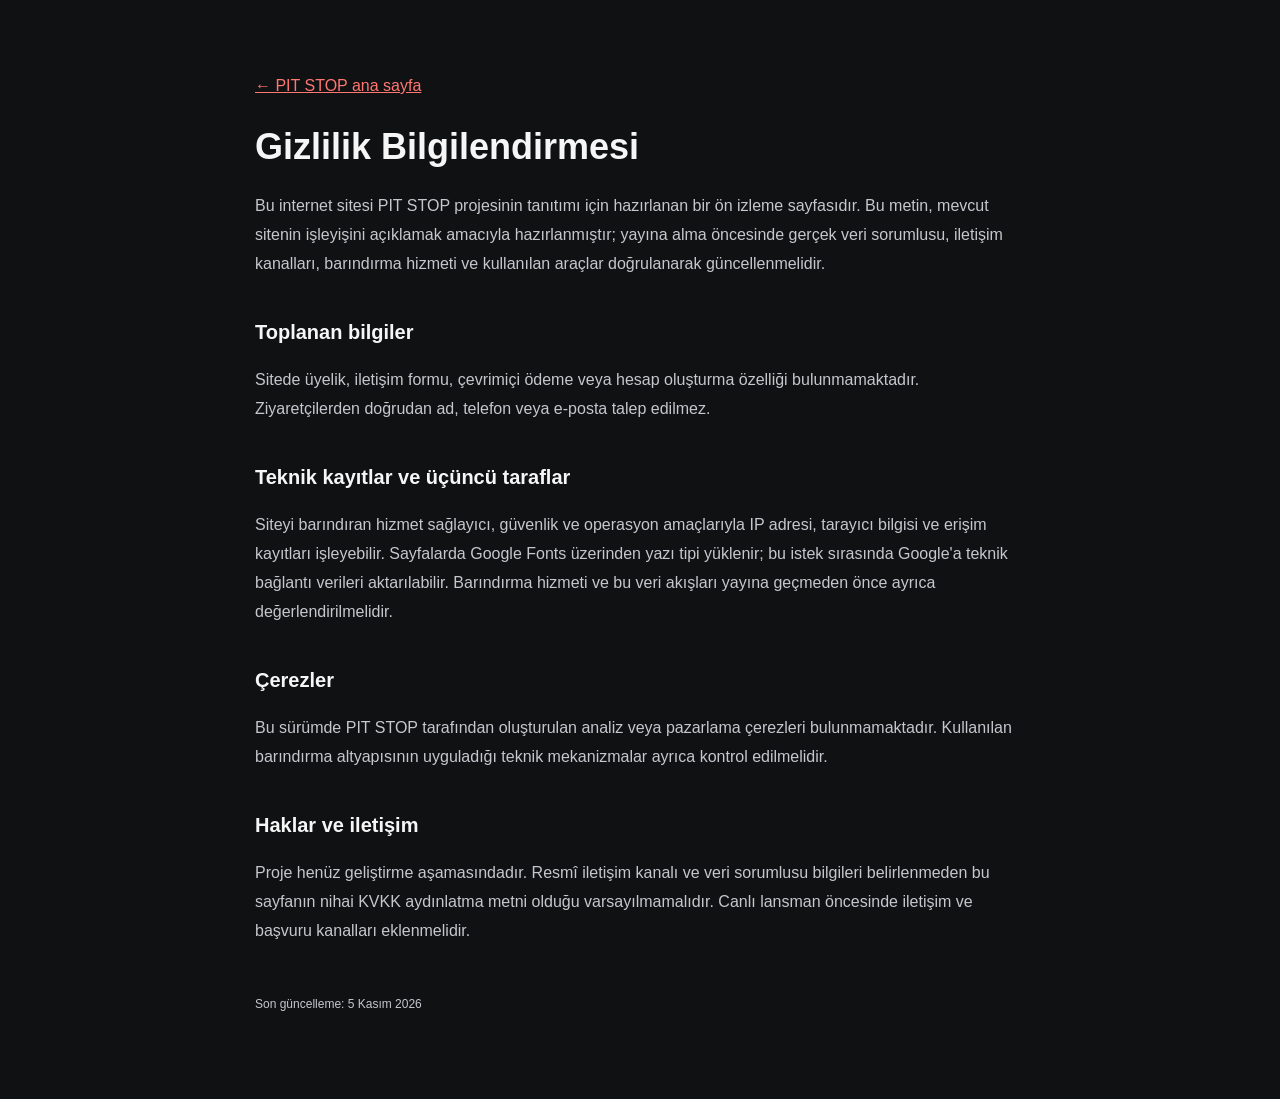
==== gizlilik.html @ 3961f0f2 "PIT STOP kurumsal web sitesi ilk surum" ====
<!doctype html><html lang="tr"><head><meta charset="utf-8"><meta name="viewport" content="width=device-width,initial-scale=1"><meta name="robots" content="index,follow"><title>Gizlilik Bilgilendirmesi | PIT STOP</title><style>body{margin:0;background:#101113;color:#f6f6f6;font-family:Arial,sans-serif;line-height:1.8}main{max-width:770px;margin:0 auto;padding:72px 24px}a{color:#ff7771}h1{font-size:36px;line-height:1.2}h2{margin-top:35px;font-size:20px}p,li{color:#c4c8cd}</style></head><body><main><a href="/">← PIT STOP ana sayfa</a><h1>Gizlilik Bilgilendirmesi</h1><p>Bu internet sitesi PIT STOP projesinin tanıtımı için hazırlanan bir ön izleme sayfasıdır. Bu metin, mevcut sitenin işleyişini açıklamak amacıyla hazırlanmıştır; yayına alma öncesinde gerçek veri sorumlusu, iletişim kanalları, barındırma hizmeti ve kullanılan araçlar doğrulanarak güncellenmelidir.</p><h2>Toplanan bilgiler</h2><p>Sitede üyelik, iletişim formu, çevrimiçi ödeme veya hesap oluşturma özelliği bulunmamaktadır. Ziyaretçilerden doğrudan ad, telefon veya e-posta talep edilmez.</p><h2>Teknik kayıtlar ve üçüncü taraflar</h2><p>Siteyi barındıran hizmet sağlayıcı, güvenlik ve operasyon amaçlarıyla IP adresi, tarayıcı bilgisi ve erişim kayıtları işleyebilir. Sayfalarda Google Fonts üzerinden yazı tipi yüklenir; bu istek sırasında Google'a teknik bağlantı verileri aktarılabilir. Barındırma hizmeti ve bu veri akışları yayına geçmeden önce ayrıca değerlendirilmelidir.</p><h2>Çerezler</h2><p>Bu sürümde PIT STOP tarafından oluşturulan analiz veya pazarlama çerezleri bulunmamaktadır. Kullanılan barındırma altyapısının uyguladığı teknik mekanizmalar ayrıca kontrol edilmelidir.</p><h2>Haklar ve iletişim</h2><p>Proje henüz geliştirme aşamasındadır. Resmî iletişim kanalı ve veri sorumlusu bilgileri belirlenmeden bu sayfanın nihai KVKK aydınlatma metni olduğu varsayılmamalıdır. Canlı lansman öncesinde iletişim ve başvuru kanalları eklenmelidir.</p><p style="margin-top:48px;font-size:12px">Son güncelleme: 5 Kasım 2026</p></main></body></html>
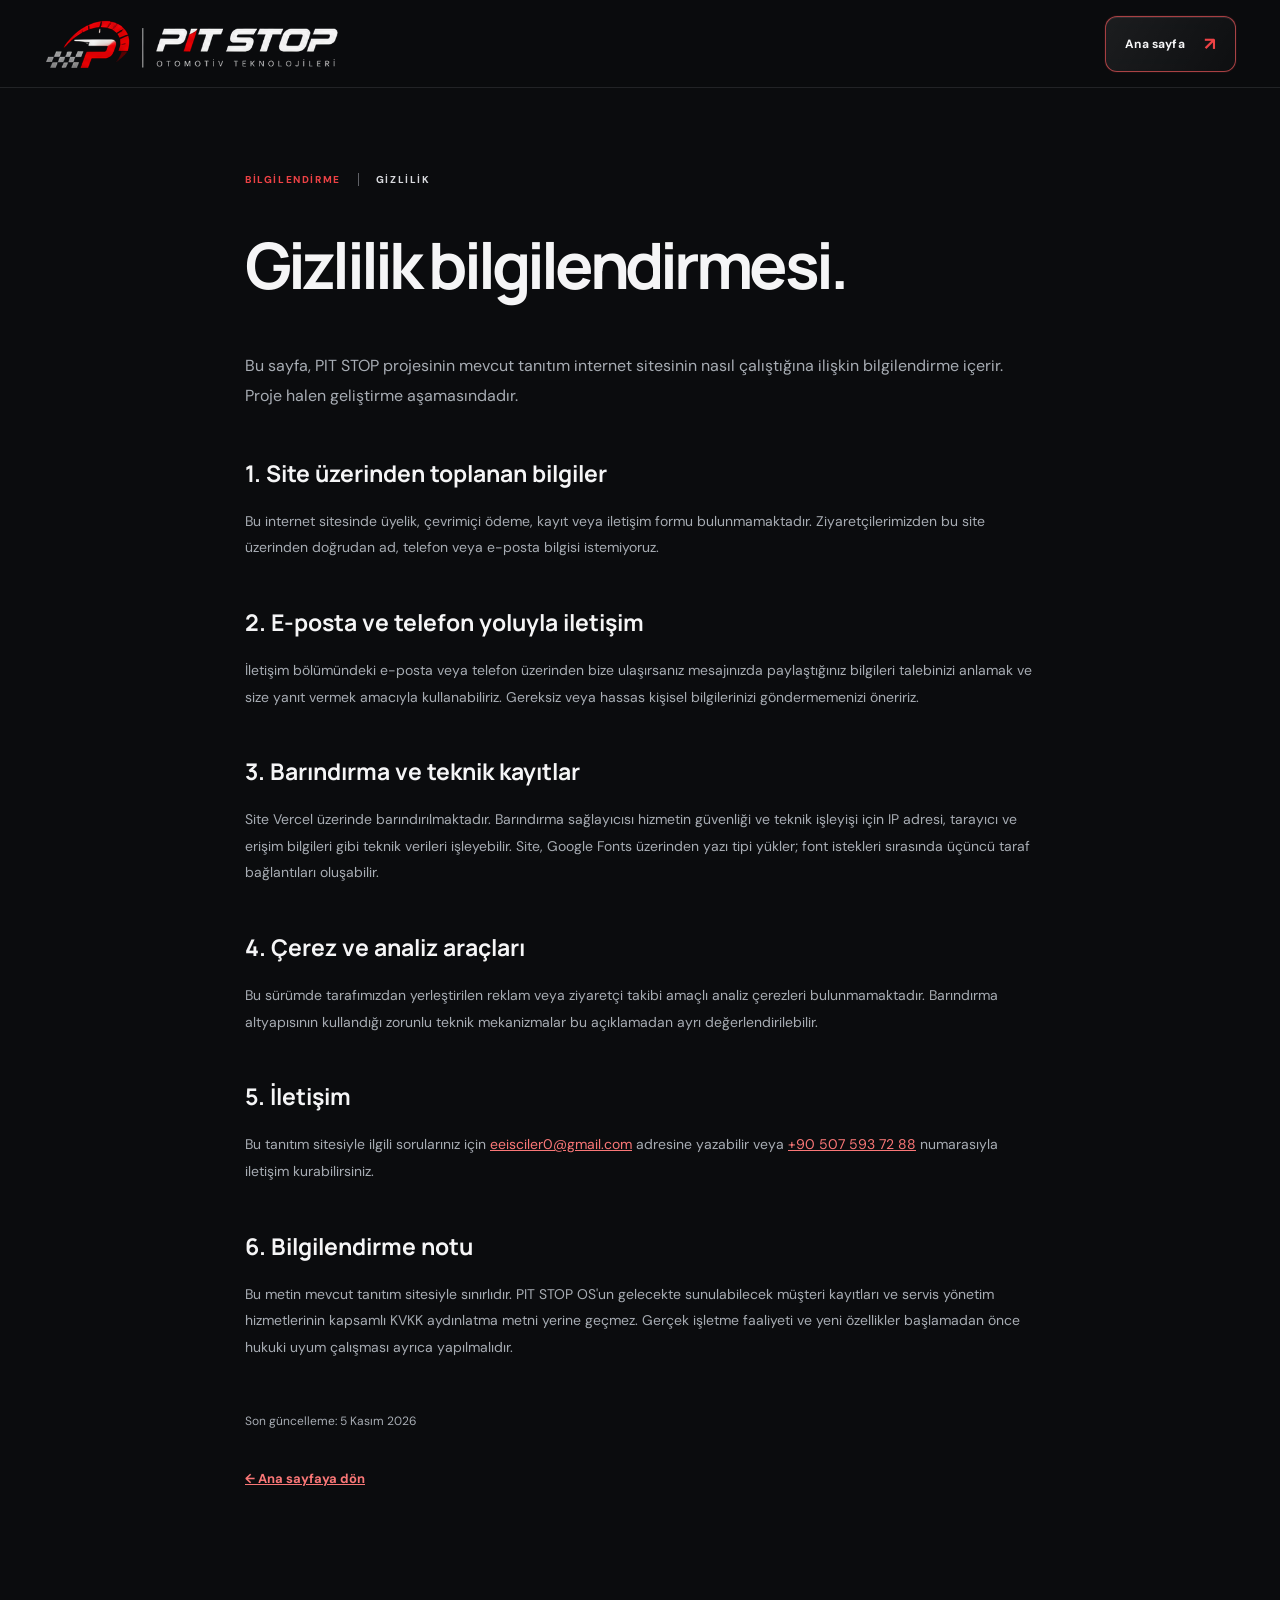
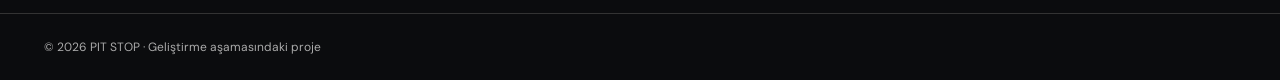
==== commit 379b84a7: "PIT STOP Partner premium tasarim" ====
--- a/gizlilik.html
+++ b/gizlilik.html
@@ -1 +1 @@
-<!doctype html><html lang="tr"><head><meta charset="utf-8"><meta name="viewport" content="width=device-width,initial-scale=1"><meta name="robots" content="index,follow"><title>Gizlilik Bilgilendirmesi | PIT STOP</title><style>body{margin:0;background:#101113;color:#f6f6f6;font-family:Arial,sans-serif;line-height:1.8}main{max-width:770px;margin:0 auto;padding:72px 24px}a{color:#ff7771}h1{font-size:36px;line-height:1.2}h2{margin-top:35px;font-size:20px}p,li{color:#c4c8cd}</style></head><body><main><a href="/">← PIT STOP ana sayfa</a><h1>Gizlilik Bilgilendirmesi</h1><p>Bu internet sitesi PIT STOP projesinin tanıtımı için hazırlanan bir ön izleme sayfasıdır. Bu metin, mevcut sitenin işleyişini açıklamak amacıyla hazırlanmıştır; yayına alma öncesinde gerçek veri sorumlusu, iletişim kanalları, barındırma hizmeti ve kullanılan araçlar doğrulanarak güncellenmelidir.</p><h2>Toplanan bilgiler</h2><p>Sitede üyelik, iletişim formu, çevrimiçi ödeme veya hesap oluşturma özelliği bulunmamaktadır. Ziyaretçilerden doğrudan ad, telefon veya e-posta talep edilmez.</p><h2>Teknik kayıtlar ve üçüncü taraflar</h2><p>Siteyi barındıran hizmet sağlayıcı, güvenlik ve operasyon amaçlarıyla IP adresi, tarayıcı bilgisi ve erişim kayıtları işleyebilir. Sayfalarda Google Fonts üzerinden yazı tipi yüklenir; bu istek sırasında Google'a teknik bağlantı verileri aktarılabilir. Barındırma hizmeti ve bu veri akışları yayına geçmeden önce ayrıca değerlendirilmelidir.</p><h2>Çerezler</h2><p>Bu sürümde PIT STOP tarafından oluşturulan analiz veya pazarlama çerezleri bulunmamaktadır. Kullanılan barındırma altyapısının uyguladığı teknik mekanizmalar ayrıca kontrol edilmelidir.</p><h2>Haklar ve iletişim</h2><p>Proje henüz geliştirme aşamasındadır. Resmî iletişim kanalı ve veri sorumlusu bilgileri belirlenmeden bu sayfanın nihai KVKK aydınlatma metni olduğu varsayılmamalıdır. Canlı lansman öncesinde iletişim ve başvuru kanalları eklenmelidir.</p><p style="margin-top:48px;font-size:12px">Son güncelleme: 5 Kasım 2026</p></main></body></html>
+<!doctype html><html lang="tr"><head><meta charset="utf-8"><meta name="viewport" content="width=device-width, initial-scale=1"><meta name="theme-color" content="#0b0c0e"><meta name="description" content="PIT STOP tanıtım internet sitesinin gizlilik bilgilendirmesi."><title>Gizlilik Bilgilendirmesi | PIT STOP</title><link rel="icon" type="image/png" href="assets/pitstop-icon.png"><link rel="preconnect" href="https://fonts.googleapis.com"><link rel="preconnect" href="https://fonts.gstatic.com" crossorigin><link href="https://fonts.googleapis.com/css2?family=DM+Sans:wght@400;500;600;700&family=Manrope:wght@400;500;600;700;800&display=swap" rel="stylesheet"><link rel="stylesheet" href="styles.css"></head><body class="privacy-body"><header class="site-header"><div class="container header-inner"><a class="brand" href="index.html"><img class="brand-logo" src="assets/pitstop-logo.png" alt="PIT STOP" width="300" height="53"></a><a class="header-cta" style="margin-left:auto" href="index.html">Ana sayfa <span aria-hidden="true">↗</span></a></div></header><main class="container privacy-main"><div class="section-kicker"><span class="kicker-index">BİLGİLENDİRME</span><span>GİZLİLİK</span></div><h1>Gizlilik bilgilendirmesi.</h1><p class="privacy-lead">Bu sayfa, PIT STOP projesinin mevcut tanıtım internet sitesinin nasıl çalıştığına ilişkin bilgilendirme içerir. Proje halen geliştirme aşamasındadır.</p><h2>1. Site üzerinden toplanan bilgiler</h2><p>Bu internet sitesinde üyelik, çevrimiçi ödeme, kayıt veya iletişim formu bulunmamaktadır. Ziyaretçilerimizden bu site üzerinden doğrudan ad, telefon veya e-posta bilgisi istemiyoruz.</p><h2>2. E-posta ve telefon yoluyla iletişim</h2><p>İletişim bölümündeki e-posta veya telefon üzerinden bize ulaşırsanız mesajınızda paylaştığınız bilgileri talebinizi anlamak ve size yanıt vermek amacıyla kullanabiliriz. Gereksiz veya hassas kişisel bilgilerinizi göndermemenizi öneririz.</p><h2>3. Barındırma ve teknik kayıtlar</h2><p>Site Vercel üzerinde barındırılmaktadır. Barındırma sağlayıcısı hizmetin güvenliği ve teknik işleyişi için IP adresi, tarayıcı ve erişim bilgileri gibi teknik verileri işleyebilir. Site, Google Fonts üzerinden yazı tipi yükler; font istekleri sırasında üçüncü taraf bağlantıları oluşabilir.</p><h2>4. Çerez ve analiz araçları</h2><p>Bu sürümde tarafımızdan yerleştirilen reklam veya ziyaretçi takibi amaçlı analiz çerezleri bulunmamaktadır. Barındırma altyapısının kullandığı zorunlu teknik mekanizmalar bu açıklamadan ayrı değerlendirilebilir.</p><h2>5. İletişim</h2><p>Bu tanıtım sitesiyle ilgili sorularınız için <a href="mailto:eeisciler0@gmail.com">eeisciler0@gmail.com</a> adresine yazabilir veya <a href="tel:+905075937288">+90 507 593 72 88</a> numarasıyla iletişim kurabilirsiniz.</p><h2>6. Bilgilendirme notu</h2><p>Bu metin mevcut tanıtım sitesiyle sınırlıdır. PIT STOP OS'un gelecekte sunulabilecek müşteri kayıtları ve servis yönetim hizmetlerinin kapsamlı KVKK aydınlatma metni yerine geçmez. Gerçek işletme faaliyeti ve yeni özellikler başlamadan önce hukuki uyum çalışması ayrıca yapılmalıdır.</p><p style="margin-top:50px;font-size:12px">Son güncelleme: 5 Kasım 2026</p><a class="privacy-back" href="index.html">← Ana sayfaya dön</a></main><footer class="privacy-footer"><div class="container">© 2026 PIT STOP · Geliştirme aşamasındaki proje</div></footer></body></html>
--- a/styles.css
+++ b/styles.css
@@ -0,0 +1,97 @@
+:root{--bg:#0b0c0e;--bg2:#111316;--surface:#191b1f;--line:#2a2c30;--text:#f5f5f6;--muted:#9ca0a7;--red:#ed4245;--red-soft:#fa7777;--max:1320px;--font:'DM Sans',system-ui,sans-serif;--display:Manrope,var(--font)}
+*,*::before,*::after{box-sizing:border-box}html{scroll-behavior:smooth;scroll-padding-top:90px}body{margin:0;background:var(--bg);color:var(--text);font-family:var(--font);-webkit-font-smoothing:antialiased}a{color:inherit;text-decoration:none}button{font:inherit}img{display:block;max-width:100%}button,a{-webkit-tap-highlight-color:transparent}::selection{background:var(--red);color:#fff}.container{width:min(100% - 88px,var(--max));margin-inline:auto}.skip-link{position:fixed;left:12px;top:-100px;background:#fff;color:#111;z-index:1000;padding:12px}.skip-link:focus{top:12px}.section-pad{padding-block:130px}h1,h2,h3,p{margin-top:0}h1,h2,h3{font-family:var(--display)}p{line-height:1.85}.site-header{position:sticky;top:0;z-index:100;background:rgba(11,12,14,.90);backdrop-filter:blur(18px);-webkit-backdrop-filter:blur(18px);border-bottom:1px solid #ffffff1a}.header-inner{min-height:87px;display:flex;align-items:center;gap:40px}.brand{display:flex;align-items:center;gap:14px;flex-shrink:0}.brand-symbol{display:grid;place-items:center;width:36px;height:36px;color:var(--red)}.brand-symbol svg{width:100%}.brand-text{font:800 23px/1 var(--display);letter-spacing:.15em;white-space:nowrap}.brand-sub{font:700 8px/1.4 var(--font);letter-spacing:.20em;color:#999da3;display:block;margin-top:9px}.desktop-nav{display:flex;margin-left:auto;align-items:center;gap:34px}.desktop-nav a{font-size:13px;font-weight:600;color:#babdc4;transition:color .2s}.desktop-nav a:hover,.footer a:hover{color:#fff}.header-cta{display:flex;align-items:center;justify-content:center;gap:19px;border:1px solid #66666d;padding:15px 19px;font-size:12px;font-weight:700;white-space:nowrap;transition:border-color .2s,background .2s}.header-cta:hover{border-color:var(--red);background:#ed424519}.header-cta span{font-size:18px;color:var(--red)}.menu-toggle{display:none;cursor:pointer;flex-direction:column;justify-content:center;gap:5px;background:none;border:1px solid #44474a;width:42px;height:42px;padding:10px}.menu-toggle span{display:block;background:#fff;height:2px;width:100%}.mobile-menu{display:none}.hero{position:relative;overflow:hidden;border-bottom:1px solid #ffffff16}.hero-layout{min-height:660px;display:grid;grid-template-columns:51% 49%;align-items:stretch}.hero-copy{padding:110px 35px 96px 0;position:relative;z-index:2}.eyebrow{display:inline-flex;align-items:center;gap:12px;font-weight:800;font-size:10px;letter-spacing:.16em;color:#d4d5d8}.eyebrow-line{width:26px;height:2px;background:var(--red)}.hero h1{font-size:clamp(48px,5.65vw,86px);font-weight:800;line-height:1.075;letter-spacing:-.065em;margin:42px 0 27px}.hero h1 span{color:var(--red)}.hero h1 .period{color:#fff}.hero-copy>p{color:#a8abb1;font-size:16px;line-height:1.82;max-width:520px;margin-bottom:38px}.hero-actions{display:flex;flex-wrap:wrap;gap:14px}.button{min-height:56px;display:inline-flex;align-items:center;justify-content:center;gap:28px;padding:15px 23px;font-weight:800;font-size:12px;transition:transform .2s,background .2s,border-color .2s}.button:hover{transform:translateY(-2px)}.button-primary{background:var(--red);border:1px solid var(--red);color:#fff}.button-primary:hover{background:#fb5456}.button-ghost{background:#ffffff08;border:1px solid #686a6d;color:#fff}.button-ghost:hover{background:#ffffff17}.button span{font-size:18px}.hero-note{display:flex;align-items:center;gap:10px;color:#8d929a;font-size:11px;margin-top:62px}.signal,.live-pip{height:7px;width:7px;background:var(--red);border-radius:50%;box-shadow:0 0 0 5px #ed42451a;flex-shrink:0}.hero-visual{position:relative;min-height:650px;overflow:hidden;margin-right:calc((min(100vw - 88px,var(--max)) - 100vw)/2)}.hero-visual img{height:100%;width:100%;object-fit:cover;object-position:54% center;filter:contrast(1.1)}.hero-visual-shade{pointer-events:none;position:absolute;inset:0;background:linear-gradient(90deg,var(--bg) 0%,#0b0c0e77 16%,transparent 45%),linear-gradient(0deg,#0b0c0e99,transparent 35%)}.hero-visual-caption{position:absolute;left:47px;bottom:40px;right:45px;display:flex;align-items:center;gap:19px;font-size:10px;font-weight:800;letter-spacing:.13em;color:#eee}.hero-visual-caption span:first-child{color:var(--red-soft)}.hero-corner{position:absolute;right:40px;top:40px;width:71px;height:71px;display:grid;place-items:center;border:1px solid #ffffff6b;border-radius:50%;color:#fff}.hero-corner svg{width:36px;height:36px}.hero-bottom{height:64px;display:flex;align-items:center;justify-content:space-between;color:#9699a0;font-weight:700;font-size:10px;letter-spacing:.18em}.hero-bottom b{color:var(--red);font-size:14px;padding-inline:13px}.scroll-cue{display:flex;gap:20px;align-items:center}.scroll-cue span{color:var(--red);font-size:20px}.section-kicker{display:flex;align-items:center;gap:17px;font-size:10px;font-weight:800;letter-spacing:.16em;color:#d9dade}.kicker-index{color:var(--red);border-right:1px solid #606166;padding-right:17px}.vision-section{background:#0e1012}.vision-grid{display:grid;grid-template-columns:1.25fr .75fr;gap:80px;align-items:end;margin-top:42px}.vision-grid h2,.section-intro h2,.software-copy h2,.split-text h2,.contact-layout h2{font-size:clamp(38px,4.5vw,69px);line-height:1.16;letter-spacing:-.06em;margin:0;font-weight:800}.vision-grid h2 em{font-style:normal;color:#858991}.vision-side{max-width:480px}.vision-side p{font-size:15px;color:#a7abb0;margin-bottom:15px}.vision-side strong{color:#f0f1f1;font-weight:600}.principles{margin-top:85px;display:grid;grid-template-columns:repeat(3,1fr);border-top:1px solid var(--line)}.principles>div{padding:33px 32px 0 0;border-right:1px solid var(--line);min-height:175px}.principles>div:not(:first-child){padding-left:32px}.principles>div:last-child{border-right:0}.principle-no{color:var(--red);font-size:12px;font-weight:700;display:block;margin-bottom:19px}.principles strong{font:700 24px var(--display)}.principles p{font-size:13px;color:var(--muted);margin:12px 0 0;max-width:260px}.ecosystem{background:#151719}.section-intro{display:flex;justify-content:space-between;align-items:end;gap:40px;margin-top:40px;margin-bottom:44px}.section-intro h2 span{color:var(--red)}.section-intro p{max-width:365px;color:#a3a7ae;margin:0;font-size:14px}.solution-grid{display:grid;grid-template-columns:repeat(3,1fr);gap:15px}.solution-card{background:#1e2023;border:1px solid #34363a;overflow:hidden;transition:transform .25s,border-color .25s}.solution-card:hover{transform:translateY(-5px);border-color:#7b393b}.card-image{height:245px;position:relative;overflow:hidden}.card-image:after{content:'';position:absolute;inset:0;background:linear-gradient(0deg,#151719 0%,transparent 75%);pointer-events:none}.card-image img{height:100%;width:100%;object-fit:cover;transition:transform .55s}.solution-card:hover .card-image img{transform:scale(1.05)}.solution-top{padding:16px 25px;display:flex;justify-content:space-between;align-items:center;border-top:1px solid #ffffff0b}.solution-nr{font-size:10px;letter-spacing:.11em;color:#a8abb0;font-weight:800}.out-arrow{color:var(--red);font-size:24px}.solution-body{padding:10px 25px 28px}.solution-body h3{font-size:26px;font-weight:800;letter-spacing:-.04em;margin:0 0 12px}.solution-body h3 span{color:#f45a5c}.solution-body p{font-size:13px;line-height:1.85;color:#b0b3bb;min-height:100px}.stage-label{font-weight:700;font-size:10px;letter-spacing:.03em;color:#aaaeb5;display:block;border-top:1px solid #3c3e42;padding-top:18px}.stage-label:before{content:'●';font-size:9px;color:var(--red);margin-right:9px}.software-section{background:radial-gradient(ellipse at 80% 40%,#242124 0%,#0b0c0e 49%)}.software-grid{display:grid;grid-template-columns:.9fr 1.1fr;gap:70px;align-items:center}.software-copy .section-kicker{margin-bottom:40px}.software-copy h2{font-size:clamp(38px,4vw,61px);margin-bottom:23px}.software-copy h2 span,.split-text h2 span,.contact-layout h2 span{color:var(--red)}.software-copy>p{font-size:14px;color:#a8acb2;max-width:550px}.software-feature{border-top:1px solid #33363a;display:flex;gap:15px;padding:19px 0}.software-feature:last-of-type{border-bottom:1px solid #33363a}.feature-icon{color:var(--red);font-size:25px;line-height:1}.software-feature strong{font-size:14px;display:block;margin-bottom:7px}.software-feature small{color:#9ea2ab;font-size:12px;line-height:1.7;display:block}.software-copy .small-disclaimer{color:#777b83;font-size:11px;margin-top:23px}.dashboard-wrap{transform:perspective(1200px) rotateY(-2deg);max-width:720px}.dashboard-top-caption{display:flex;align-items:center;gap:12px;font-size:11px;font-weight:800;letter-spacing:.1em;margin-bottom:18px}.dashboard-top-caption span:last-child{color:#80858d;font-size:10px}.dashboard{display:grid;grid-template-columns:68px 1fr;min-height:465px;border:1px solid #4c4f55;background:#17191c;box-shadow:0 35px 90px #0009,0 0 0 9px #ffffff05;overflow:hidden}.dash-side{border-right:1px solid #32353a;background:#101113;display:flex;flex-direction:column;align-items:center;gap:12px;padding:24px 0}.dash-logo{color:#fff;background:var(--red);border-radius:9px;display:grid;place-items:center;width:37px;height:37px;font:800 23px var(--display);margin-bottom:33px}.dash-logo span{color:#1d2022}.dash-side-icon{color:#838890;padding:10px 12px;border-radius:7px}.dash-side-icon.active{background:#ec45451e;color:#f76e6d}.dash-main{padding:26px 29px;min-width:0}.dash-top{display:flex;justify-content:space-between;gap:12px;align-items:center}.dash-top small{color:#888c93;display:block;font-size:9px;letter-spacing:.08em;margin-bottom:11px}.dash-top strong{font-size:20px;font-family:var(--display)}.dash-branch{border:1px solid #3e4145;padding:10px;font-size:10px;color:#bbc0c8;white-space:nowrap}.dash-branch span{margin-left:8px;color:#e85a5b}.dash-cards{display:grid;grid-template-columns:repeat(3,1fr);gap:9px;margin-top:35px}.dash-cards>div{background:#23262a;border:1px solid #3b3e42;padding:16px 14px;min-width:0}.dash-cards small{color:#a9acb3;font-size:10px;display:block}.dash-cards strong{font:800 27px var(--display);display:block;margin:10px 0}.dash-cards span{color:#737981;font-size:9px}.dash-table{margin-top:26px;background:#1d2023;border:1px solid #34373b}.dash-table-head{display:flex;align-items:center;justify-content:space-between;padding:18px;border-bottom:1px solid #36383c}.dash-table-head strong{font-size:13px}.dash-table-head span{font-size:10px;color:#848991}.dash-row{display:grid;grid-template-columns:1.1fr 1.25fr 1fr;align-items:center;gap:9px;padding:15px 18px;border-bottom:1px solid #33363a;font-size:10px;color:#9da0a7}.dash-row:last-child{border:0}.dash-row .plate{color:#fff;font-weight:800;font-size:11px}.pill{padding:7px 9px;text-align:center;font-size:9px;font-weight:800;border-radius:3px;white-space:nowrap}.pill.orange{color:#f5bc6a;background:#a56c1a24}.pill.red{color:#f68182;background:#ef4a4d20}.pill.green{color:#80c6ad;background:#1e9e6a20}.dash-foot{display:flex;justify-content:space-between;font-size:10px;color:#727781;margin-top:20px}.dash-foot span:last-child{color:#da4545;letter-spacing:6px}.dashboard-tag{font-size:10px;color:#8d939b;margin-top:20px;text-align:right}.statement{border-block:1px solid #3e2729;background:linear-gradient(90deg,#5d2429,#221517 64%,#151315)}.statement-inner{display:flex;align-items:center;gap:20px;min-height:120px;font:800 clamp(16px,1.9vw,27px) var(--display);letter-spacing:-.03em}.statement-inner>span:first-child{color:#f6d6d8}.statement-inner strong{color:#fff}.statement-line{height:1px;flex:1;background:#ffffff4d;max-width:100px;margin-left:auto}.partner-section{background:#111315}.academy-section{background:#16181a}.split-grid{display:grid;grid-template-columns:1.08fr .92fr;gap:90px;align-items:center}.split-grid.reverse{grid-template-columns:.9fr 1.1fr}.split-image{position:relative;min-height:490px;overflow:hidden;border:1px solid #47494b}.split-image img{width:100%;height:100%;min-height:490px;object-fit:cover;filter:contrast(1.06)}.split-image:after{content:'';position:absolute;inset:0;background:linear-gradient(0deg,#08080880,transparent 45%)}.image-tag{position:absolute;bottom:25px;left:25px;z-index:1;color:#f9f9f9;background:#0e1011c9;border:1px solid #ffffff3b;letter-spacing:.08em;font-size:9px;padding:13px 16px;font-weight:800}.split-text .section-kicker{margin-bottom:36px}.split-text h2{font-size:clamp(40px,4vw,62px);margin-bottom:22px}.split-text>p{font-size:14px;color:#a8abb0}.split-text ul{padding:0;list-style:none;margin:33px 0}.split-text li{padding:14px 0;border-top:1px solid #323538;font-size:13px}.split-text li:before{content:'↗';margin-right:16px;color:var(--red);font-weight:800}.text-link{font-size:13px;font-weight:800;border-bottom:1px solid var(--red);padding-bottom:10px;display:inline-flex;gap:24px}.text-link span{color:var(--red)}.coming-soon{display:inline-block;color:#aaaeb3;font-size:11px;letter-spacing:.03em}.contact-section{background:#eb4144;padding-block:115px;color:#fff}.contact-layout{display:grid;grid-template-columns:1fr 1fr;gap:90px}.contact-section .kicker-index{color:#fff;border-color:#ffffff8c}.contact-section .section-kicker{color:#fff;margin-bottom:35px}.contact-layout h2{font-size:clamp(49px,6vw,86px);margin-bottom:25px}.contact-layout h2 span{color:#511012}.contact-layout p{font-size:15px;max-width:470px;line-height:1.8}.contact-note{display:block;font-size:11px;opacity:.78;margin-top:30px;max-width:470px;line-height:1.7}.contact-info{padding-top:60px}.contact-item{padding:24px 0 30px;border-bottom:1px solid #ffffff80}.contact-item:first-child{padding-top:0}.contact-item.no-border{border:0}.contact-label{font-size:10px;letter-spacing:.15em;font-weight:800;display:block;margin-bottom:17px;color:#ffe1e2}.contact-item a{display:flex;justify-content:space-between;align-items:center;gap:15px;font:800 clamp(21px,2.5vw,32px) var(--display);letter-spacing:-.035em;overflow-wrap:anywhere}.contact-item a:hover{color:#541314}.contact-item a span{font-size:24px}.contact-item strong{font-size:16px}.footer{background:#0c0d0f}.footer-main{padding:65px 0;display:flex;justify-content:space-between;gap:40px;align-items:start;border-bottom:1px solid #2d3034}.footer-brand{font:800 36px var(--display);letter-spacing:.15em;white-space:nowrap}.footer-brand span{font:700 9px var(--font);display:block;letter-spacing:.2em;color:#9398a1;margin-top:12px}.footer-links{display:flex;align-items:center;gap:26px;flex-wrap:wrap;color:#a7aab0;font-size:12px;font-weight:600}.footer-bottom{padding:25px 0 38px;display:flex;justify-content:space-between;gap:20px;color:#767b83;font-size:10px;letter-spacing:.07em}.red-dot{color:var(--red);margin:0 9px}.privacy-body{min-height:100vh}.privacy-main{padding:85px 0 125px;max-width:790px}.privacy-main .section-kicker{margin-bottom:35px}.privacy-main h1{font-size:clamp(38px,5vw,64px);letter-spacing:-.06em}.privacy-main .privacy-lead{font-size:16px;color:#a7acb3}.privacy-main h2{margin-top:45px;font-size:23px}.privacy-main p,.privacy-main li{color:#a7acb3;font-size:14px;line-height:1.9}.privacy-main a{color:#fa7777;text-decoration:underline}.privacy-back{display:inline-block;margin-top:25px;font-size:13px;font-weight:700}.privacy-footer{padding:25px 0;border-top:1px solid #333;color:#aaa;font-size:12px}
+@media(max-width:1100px){.desktop-nav{gap:19px}.header-inner{gap:22px}.hero-layout{grid-template-columns:54% 46%}.hero h1{font-size:clamp(44px,5.5vw,70px)}.software-grid,.split-grid,.split-grid.reverse{gap:42px}.dashboard-wrap{transform:none}.dash-main{padding:21px 16px}.dash-row{grid-template-columns:1fr 1fr}.dash-row span:nth-child(2){display:none}.dash-branch{display:none}.solution-body p{min-height:138px}}
+@media(max-width:850px){.container{width:min(100% - 40px,var(--max))}.desktop-nav,.header-cta{display:none}.menu-toggle{display:flex;margin-left:auto}.header-inner{min-height:75px}.mobile-menu:not([hidden]){display:flex;flex-direction:column;gap:0;background:#16181b;border-top:1px solid #393b3e;padding:12px 20px 22px}.mobile-menu a{padding:14px 0;border-bottom:1px solid #303237;font-weight:700;font-size:14px}.hero-layout{grid-template-columns:1fr;min-height:0}.hero-copy{padding:85px 0 52px}.hero h1{font-size:clamp(48px,10vw,77px)}.hero-visual{margin:0 -20px;min-height:380px;max-height:440px}.hero-visual img{height:440px}.hero-visual-shade{background:linear-gradient(0deg,#0b0c0e66,transparent 55%)}.hero-note{margin-top:36px}.hero-bottom{font-size:9px;gap:15px}.scroll-cue{display:none}.vision-grid,.software-grid,.split-grid,.split-grid.reverse,.contact-layout{grid-template-columns:1fr;gap:40px}.vision-grid h2{font-size:clamp(39px,7vw,62px)}.vision-side{max-width:700px}.solution-grid{grid-template-columns:1fr 1fr}.solution-grid .solution-card:last-child{grid-column:span 2}.solution-body p{min-height:0}.card-image{height:220px}.software-copy h2{font-size:clamp(38px,6vw,58px)}.dashboard-wrap{max-width:720px;width:100%;margin:auto}.split-image,.split-image img{min-height:390px}.section-pad{padding-block:92px}.contact-info{padding-top:0}.footer-main{flex-direction:column}.footer-links{gap:20px}}
+@media(max-width:560px){.container{width:calc(100% - 36px)}.brand-text{font-size:20px}.brand-sub{font-size:7px}.brand-symbol{width:30px;height:30px}.hero-copy{padding:65px 0 40px}.eyebrow{font-size:9px;line-height:1.6}.hero h1{font-size:clamp(43px,11vw,61px);margin:25px 0 20px}.hero-copy>p{font-size:14px}.hero-actions{gap:10px}.button{min-height:50px;padding:13px 15px;gap:12px;font-size:11px}.hero-note{font-size:10px}.hero-visual{margin-inline:-18px;min-height:305px}.hero-visual img{height:305px}.hero-visual-caption{left:20px;bottom:23px;right:20px;font-size:8px;gap:10px}.hero-corner{width:50px;height:50px;right:18px;top:18px}.hero-corner svg{width:27px}.hero-bottom{height:auto;padding-block:24px;line-height:1.7;letter-spacing:.07em}.hero-bottom b{padding-inline:5px}.section-pad{padding-block:75px}.vision-grid,.section-intro{margin-top:25px}.vision-grid h2,.section-intro h2,.split-text h2{font-size:clamp(36px,9vw,51px)}.vision-grid{gap:22px}.vision-side p,.section-intro p{font-size:13px}.principles{grid-template-columns:1fr;margin-top:50px}.principles>div,.principles>div:not(:first-child){padding:23px 0;border-right:0;border-bottom:1px solid var(--line);min-height:0}.principles>div:last-child{border:0}.principle-no{margin-bottom:10px}.principles strong{font-size:20px}.principles p{margin-top:5px}.section-intro{display:block;margin-bottom:27px}.section-intro p{margin-top:20px}.solution-grid{grid-template-columns:1fr}.solution-grid .solution-card:last-child{grid-column:auto}.card-image{height:215px}.solution-body{padding-bottom:24px}.software-grid{gap:35px}.software-copy .section-kicker{margin-bottom:26px}.dashboard-wrap{margin:0}.dashboard{grid-template-columns:43px 1fr;min-height:0}.dash-side{padding:17px 0;gap:10px}.dash-logo{width:28px;height:28px;font-size:18px;margin-bottom:20px}.dash-side-icon{padding:7px 8px}.dash-main{padding:14px 11px}.dash-top strong{font-size:15px}.dash-top small{font-size:8px}.dash-cards{gap:4px;margin-top:18px}.dash-cards>div{padding:10px 7px}.dash-cards small{font-size:8px}.dash-cards strong{font-size:22px;margin:6px 0}.dash-cards span{font-size:8px}.dash-table{margin-top:18px}.dash-table-head{padding:12px 8px}.dash-table-head strong{font-size:11px}.dash-table-head span{display:none}.dash-row{padding:11px 7px;gap:3px}.dash-row .plate{font-size:9px}.pill{font-size:8px;padding:5px 3px}.dash-foot{display:none}.dashboard-tag{font-size:9px}.statement-inner{min-height:93px;flex-direction:column;justify-content:center;align-items:flex-start;gap:5px;font-size:21px}.statement-line{display:none}.split-image,.split-image img{min-height:310px}.reverse .split-image{order:-1}.split-text .section-kicker{margin-bottom:26px}.contact-section{padding-block:75px}.contact-layout{gap:40px}.contact-layout h2{font-size:58px}.contact-item a{font-size:22px}.footer-main{padding:48px 0}.footer-brand{font-size:30px}.footer-links{gap:12px 20px}.footer-bottom{flex-direction:column;gap:10px;font-size:9px}.privacy-main{padding:55px 0 80px}}
+@media(prefers-reduced-motion:reduce){html{scroll-behavior:auto}*,*::before,*::after{transition:none!important;animation:none!important}}
+
+/* PIT STOP yeni kurumsal logo — başlıkta imza/ikon kilidi */
+.brand{gap:0;min-width:0}
+.brand-logo{display:block;width:270px;height:auto;max-width:100%;object-fit:contain;filter:contrast(1.08)}
+@media(max-width:1100px){.brand-logo{width:230px}}
+@media(max-width:560px){.brand-logo{width:204px}}
+
+.footer-logo-img{display:block;width:min(310px,100%);height:auto;object-fit:contain}
+
+/* Final PIT STOP mark — exact approved speedometer-P concept, no underline. */
+.brand-logo { width: 300px; height: auto; max-height: 60px; max-width: 100%; object-fit: contain; filter: none; }
+.footer-logo-img { width: 315px; height: auto; filter: none; }
+@media (max-width: 1100px) { .brand-logo { width: 245px; } }
+@media (max-width: 560px) { .brand-logo { width: 196px; } }
+
+/* PIT STOP — Premium interaction system / Buttons V3 */
+.button,.header-cta{
+  position:relative;isolation:isolate;overflow:hidden;
+  border-radius:12px;letter-spacing:.015em;
+  box-shadow:0 8px 24px rgba(0,0,0,.18);
+  transition:transform .25s cubic-bezier(.2,.8,.2,1),box-shadow .3s ease,border-color .3s ease,background .3s ease;
+}
+.button::before,.header-cta::before{
+  content:"";position:absolute;inset:0;z-index:-1;
+  background:linear-gradient(115deg,transparent 13%,rgba(255,255,255,.16) 48%,transparent 72%);
+  transform:translateX(-125%);transition:transform .65s cubic-bezier(.2,.8,.2,1);
+  pointer-events:none;
+}
+.button:hover::before,.header-cta:hover::before{transform:translateX(125%)}
+.button:hover,.header-cta:hover{transform:translateY(-3px)}
+.button:active,.header-cta:active{transform:translateY(-1px) scale(.985)}
+.button-primary{
+  background:linear-gradient(128deg,#fc454a 0%,#dc2028 100%);
+  border:1px solid #ff7375;
+  box-shadow:0 9px 28px rgba(232,39,48,.20),inset 0 1px 0 rgba(255,255,255,.26);
+}
+.button-primary:hover{
+  background:linear-gradient(128deg,#ff5b61 0%,#eb2830 100%);
+  box-shadow:0 13px 34px rgba(237,45,55,.35),0 0 0 4px rgba(237,66,69,.10);
+}
+.button-ghost{
+  background:linear-gradient(125deg,rgba(255,255,255,.11),rgba(255,255,255,.025));
+  border:1px solid rgba(255,255,255,.36);
+  box-shadow:inset 0 1px 0 rgba(255,255,255,.12),0 8px 24px rgba(0,0,0,.20);
+  backdrop-filter:blur(10px);
+}
+.button-ghost:hover{
+  background:linear-gradient(125deg,rgba(255,255,255,.19),rgba(255,255,255,.055));
+  border-color:rgba(255,255,255,.75);
+  box-shadow:0 12px 28px rgba(0,0,0,.32),0 0 0 3px rgba(255,255,255,.055);
+}
+.button span,.header-cta span,.text-link span{
+  display:inline-block;transition:transform .28s cubic-bezier(.2,.8,.2,1);
+}
+.button:hover span,.header-cta:hover span,.text-link:hover span{transform:translate(4px,-2px)}
+.header-cta{
+  background:linear-gradient(120deg,rgba(255,255,255,.075),rgba(255,255,255,.02));
+  border:1px solid rgba(248,89,92,.65);
+  box-shadow:inset 0 1px 0 rgba(255,255,255,.09),0 0 0 1px rgba(237,66,69,.07);
+}
+.header-cta:hover{background:linear-gradient(110deg,rgba(237,66,69,.18),rgba(237,66,69,.05));box-shadow:0 8px 30px rgba(237,66,69,.16)}
+.text-link{transition:color .25s,border-color .25s}
+.text-link:hover{color:#ff787a;border-color:#ff787a}
+a.button:focus-visible,a.header-cta:focus-visible,a.text-link:focus-visible{outline:3px solid #fff;outline-offset:4px}
+@media (max-width:560px){.button{border-radius:10px;gap:12px}.header-cta{border-radius:10px}}
+@media (prefers-reduced-motion:reduce){.button,.button::before,.button span,.header-cta,.header-cta::before,.header-cta span,.text-link span{transition:none!important}.button:hover,.header-cta:hover{transform:none}}
+
+
+/* PIT STOP PARTNER: approved premium concept */
+.partner-section{position:relative;isolation:isolate;overflow:hidden;background:radial-gradient(ellipse at 75% 40%,#17191d 0%,#0b0d10 65%);border-top:1px solid #cd252b33;}
+.partner-section::before{content:"";position:absolute;right:-7%;bottom:-16%;width:min(35vw,490px);aspect-ratio:1;opacity:.13;pointer-events:none;z-index:-1;transform:rotate(-19deg);background:conic-gradient(#6d7278 25%,transparent 0 50%,#6d7278 0 75%,transparent 0) 0 0/76px 76px;mask-image:linear-gradient(130deg,transparent 0%,#000 70%);}
+.partner-section .split-grid{grid-template-columns:1.12fr .88fr;gap:clamp(42px,5vw,80px);}
+.partner-section .split-image{min-height:0;aspect-ratio:864/654;border:1px solid #42464d;border-radius:9px;box-shadow:0 32px 80px #0009;}
+.partner-section .split-image img{height:100%;min-height:0;object-fit:cover;filter:none;}
+.partner-section .split-image:after{background:linear-gradient(0deg,#0007,transparent 22%);pointer-events:none;}
+.partner-section .image-tag{bottom:20px;left:20px;background:#080a0cdd;border:1px solid #ffffff36;border-radius:5px;padding:12px 17px;font-size:9px;letter-spacing:.06em;}
+.partner-section .split-text h2{font-size:clamp(43px,4.3vw,72px);line-height:1.13;letter-spacing:-.06em;margin-bottom:29px;}
+.partner-section .split-text>p{color:#c0c4cb;font-size:15px;line-height:1.8;}
+.partner-section .split-text ul{margin:34px 0 35px;}
+.partner-section .split-text li{font-size:14px;color:#e3e4e7;padding:17px 0;border-color:#ffffff25;}
+.partner-section .split-text li:last-child{border-bottom:1px solid #ffffff25;}
+.partner-cta{position:relative;isolation:isolate;display:inline-flex;align-items:center;gap:22px;padding:19px 25px;border:1px solid #ee3a47;border-radius:12px;color:#fff;background:linear-gradient(115deg,#e31c2e 0%,#9a0b19 55%,#1b1013 100%);box-shadow:0 0 0 1px #ee414525,0 8px 26px #cb08194a,inset 0 1px 1px #ffb6bd5c;overflow:hidden;font-weight:800;font-size:13px;transition:transform .25s,box-shadow .25s;}
+.partner-cta::before{content:"";position:absolute;left:-50%;top:0;width:35%;height:100%;transform:skewX(-28deg);background:linear-gradient(90deg,transparent,#ffffff4a,transparent);transition:left .5s;z-index:-1;}
+.partner-cta:hover{transform:translateY(-3px);box-shadow:0 0 0 1px #ff414570,0 12px 34px #fa263b78;}
+.partner-cta:hover::before{left:130%;}
+.partner-cta span{color:#fff;font-size:20px;transition:transform .25s;}
+.partner-cta:hover span{transform:translate(4px,-2px);}
+.partner-cta:focus-visible{outline:3px solid white;outline-offset:4px;}
+@media(max-width:850px){.partner-section .split-grid{grid-template-columns:1fr;gap:42px}.partner-section .split-image{width:100%;aspect-ratio:864/654}.partner-section::before{width:65vw;}}
+@media(max-width:560px){.partner-section .split-text h2{font-size:clamp(36px,10vw,52px)}.partner-section .split-text>p{font-size:14px}.partner-cta{font-size:12px;padding:16px 17px;gap:12px}.partner-section .image-tag{font-size:8px;bottom:13px;left:13px;}}
+@media(prefers-reduced-motion:reduce){.partner-cta,.partner-cta::before,.partner-cta span{transition:none!important}.partner-cta:hover{transform:none}}
